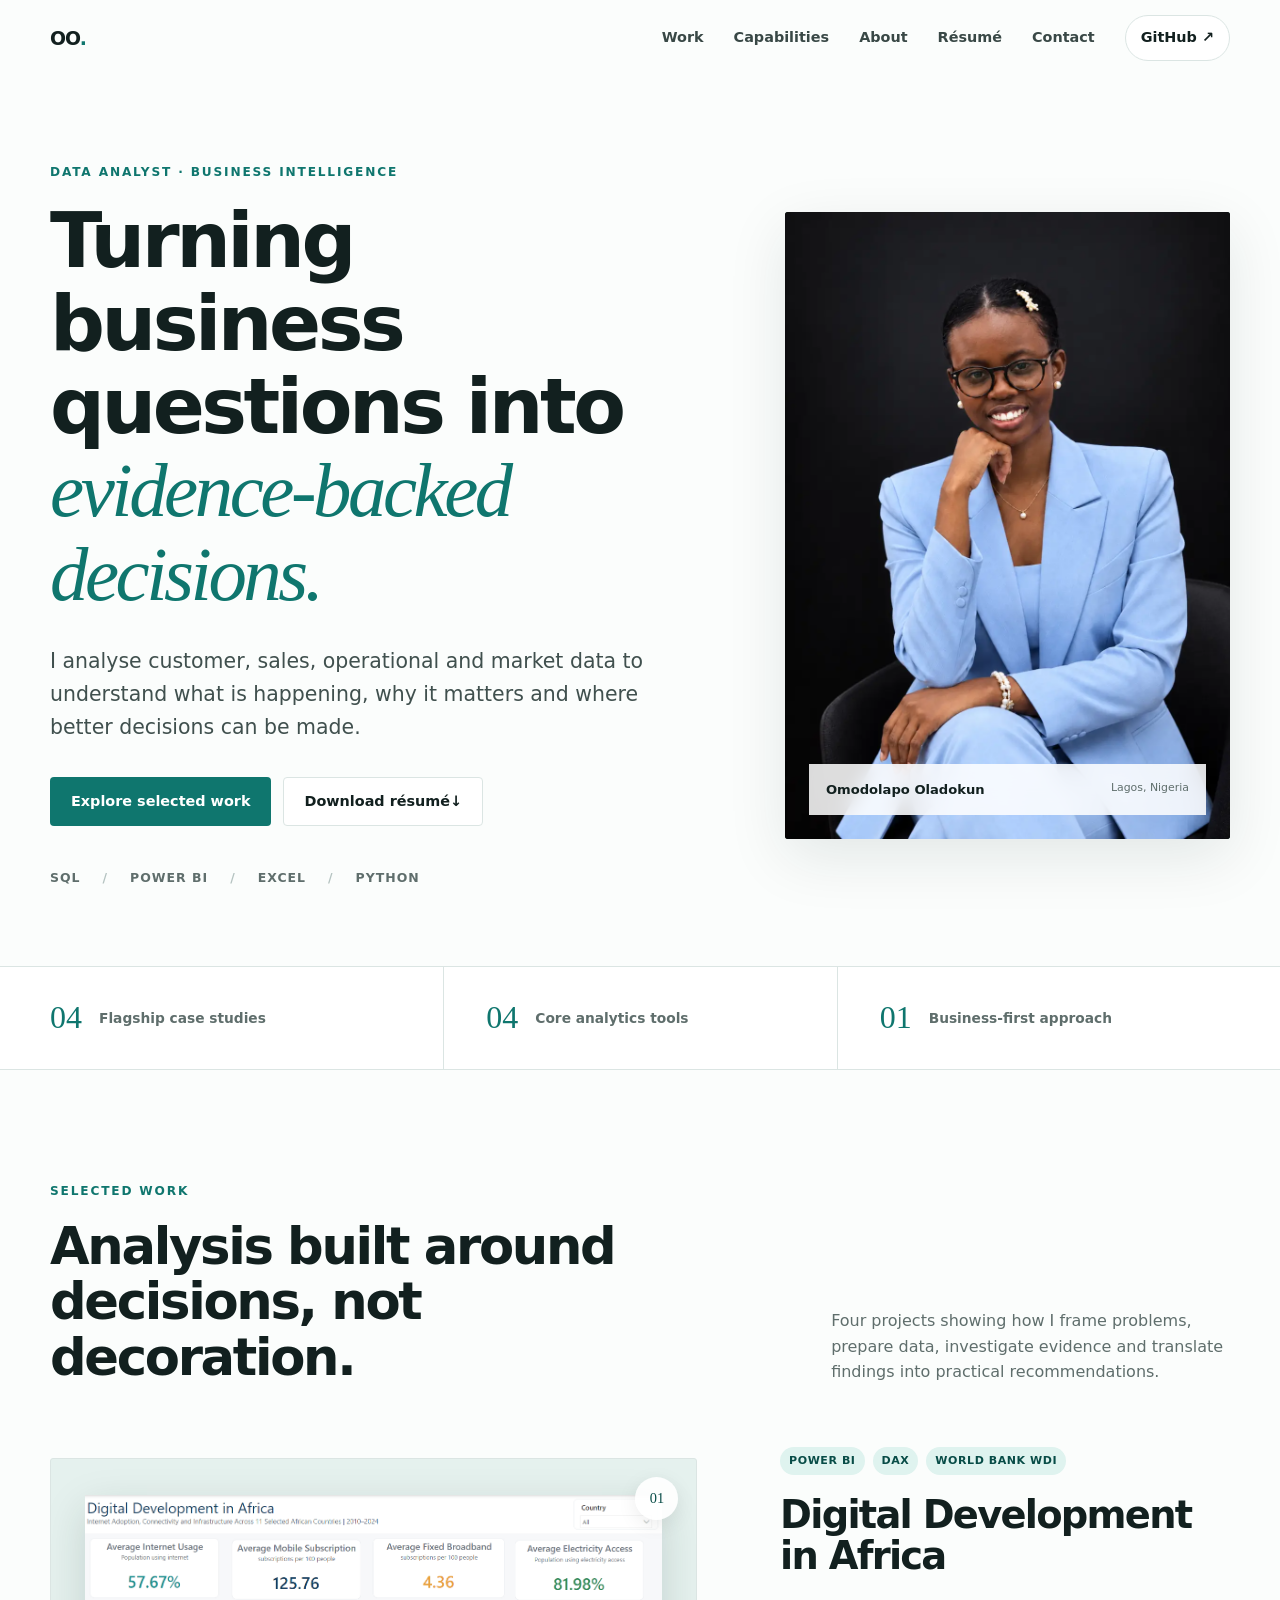
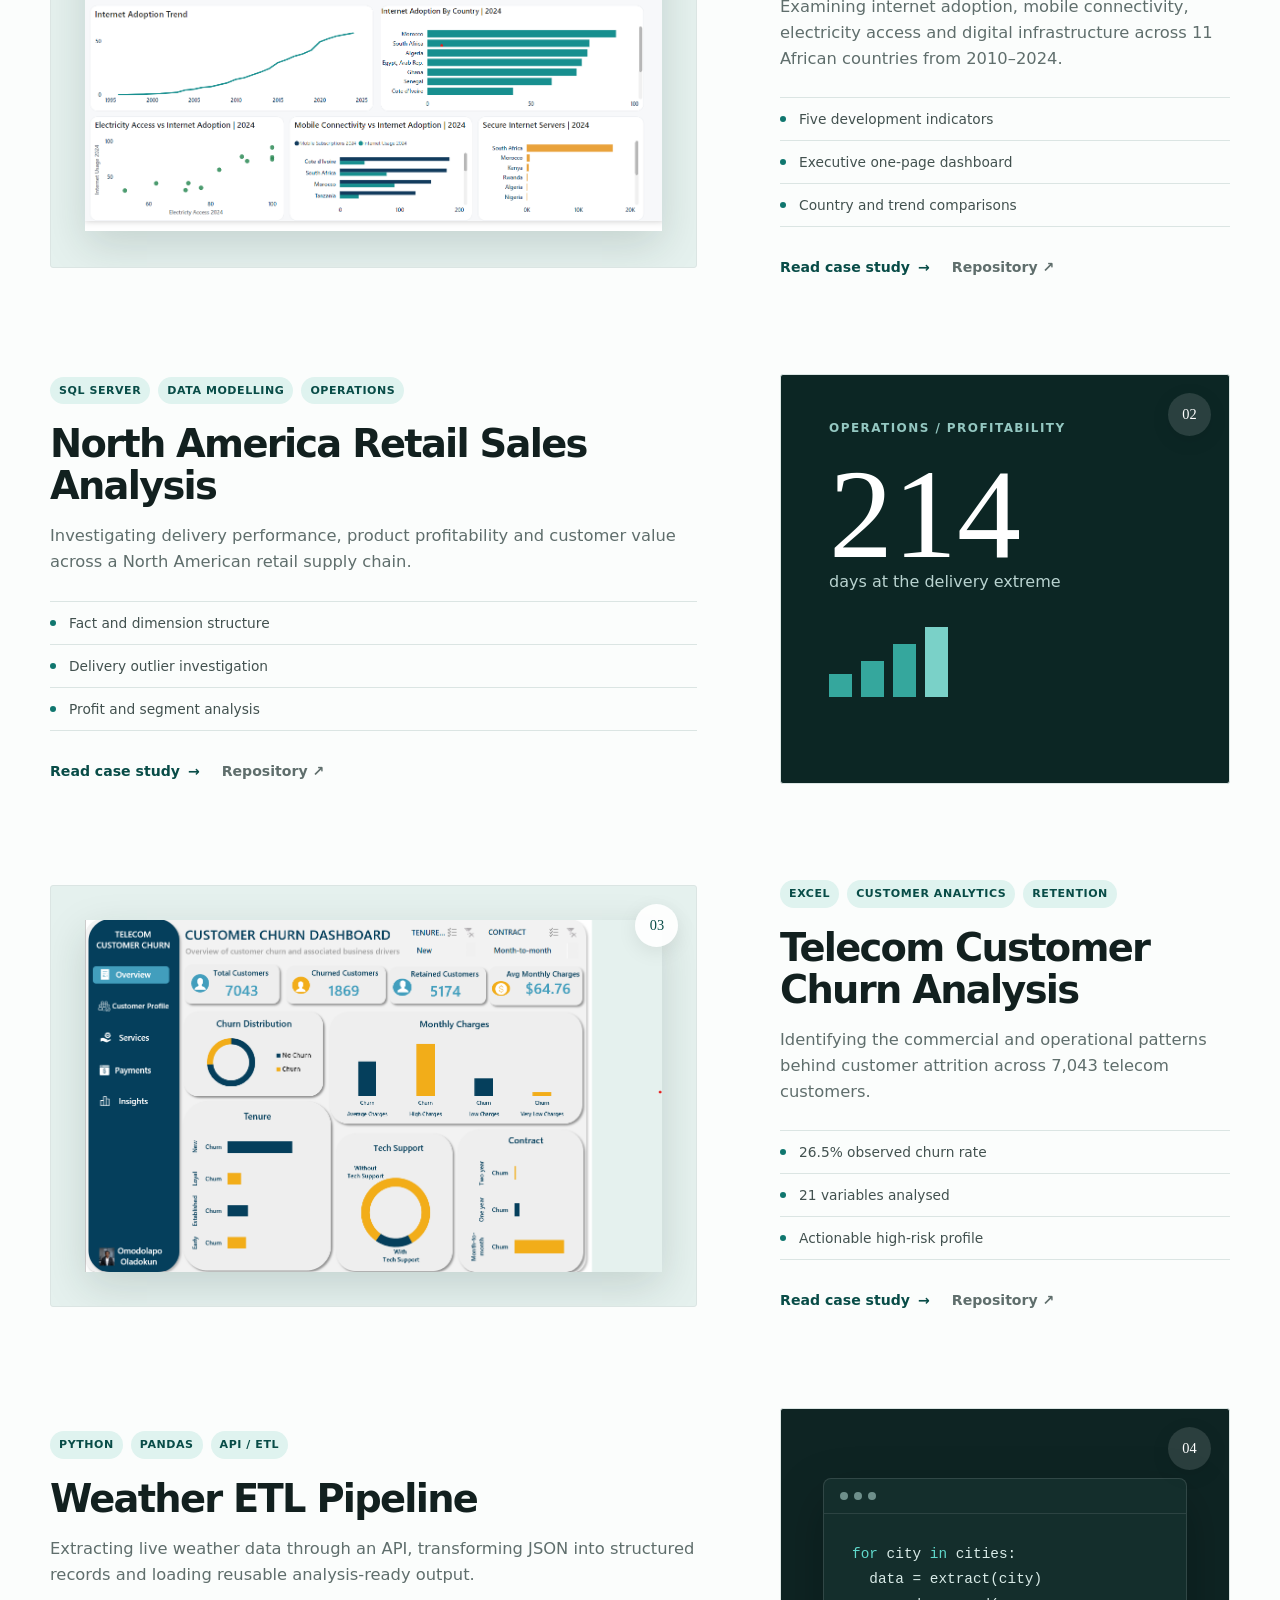
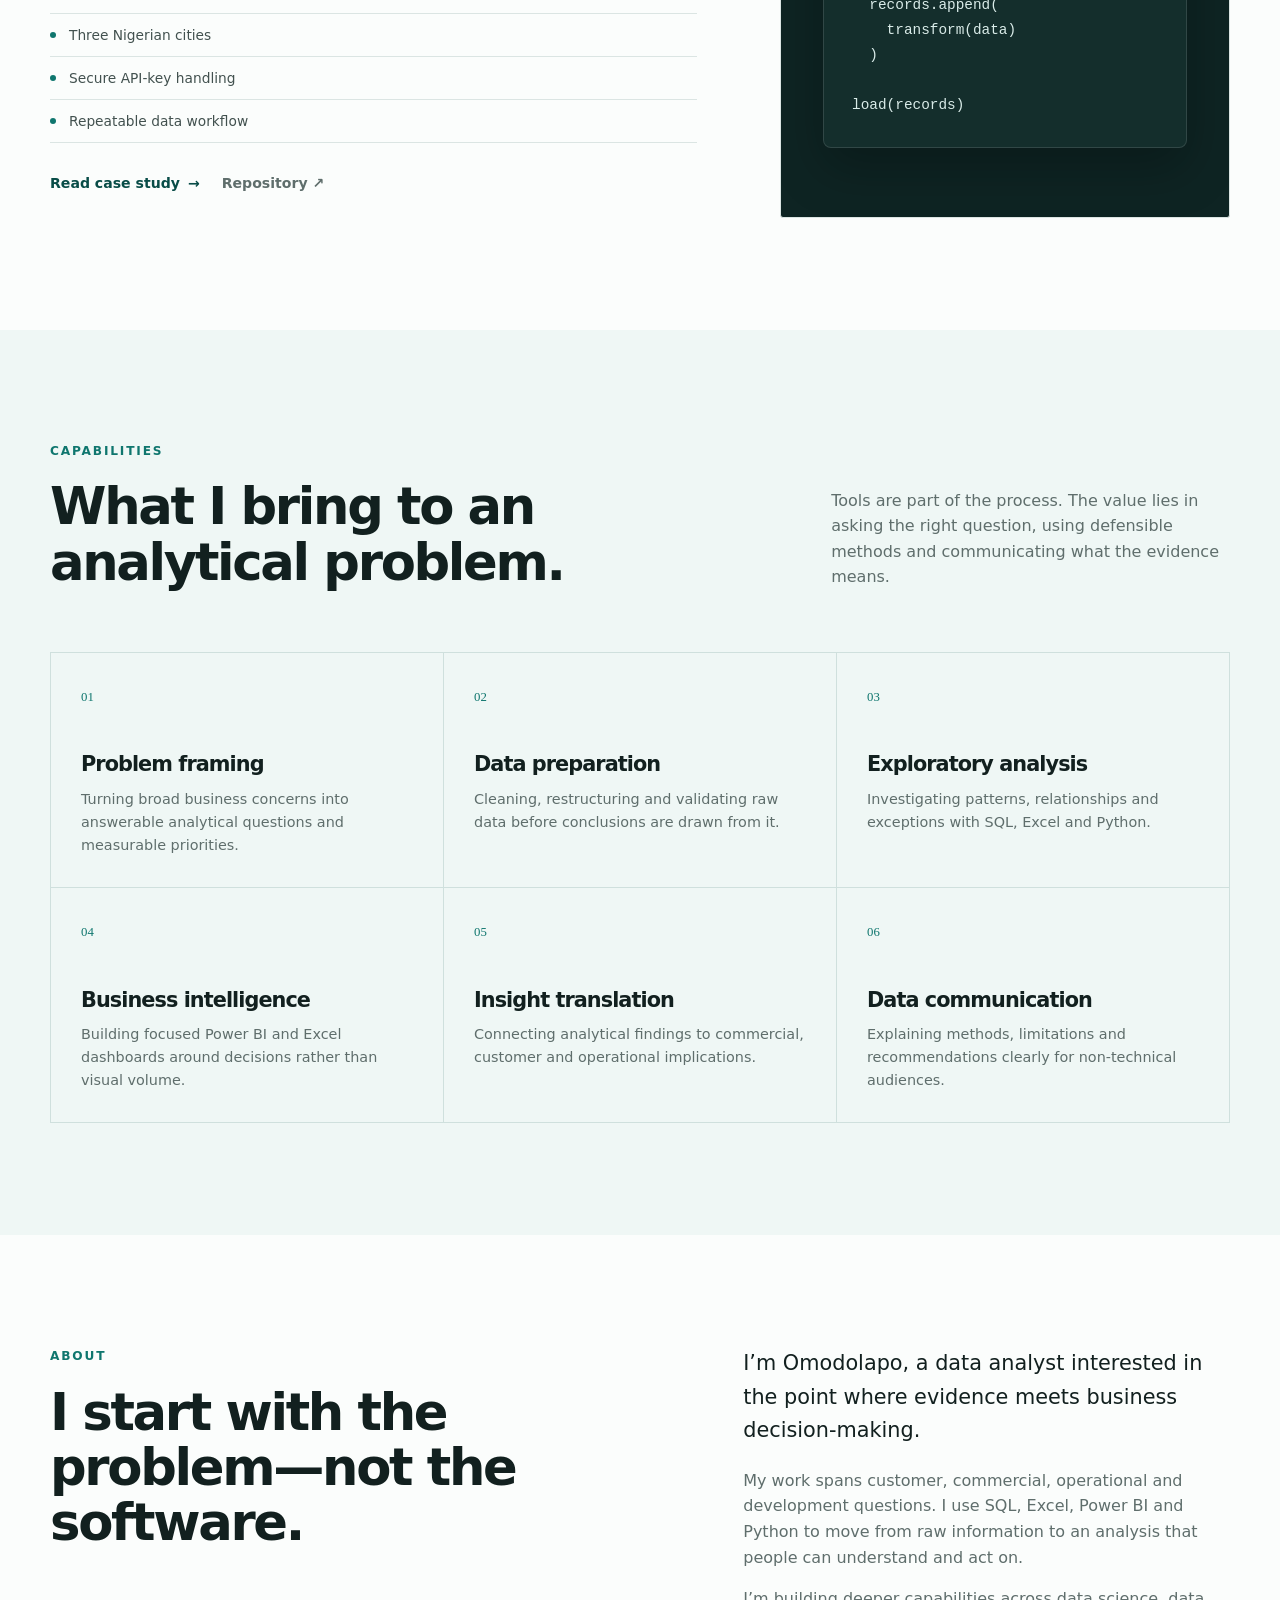
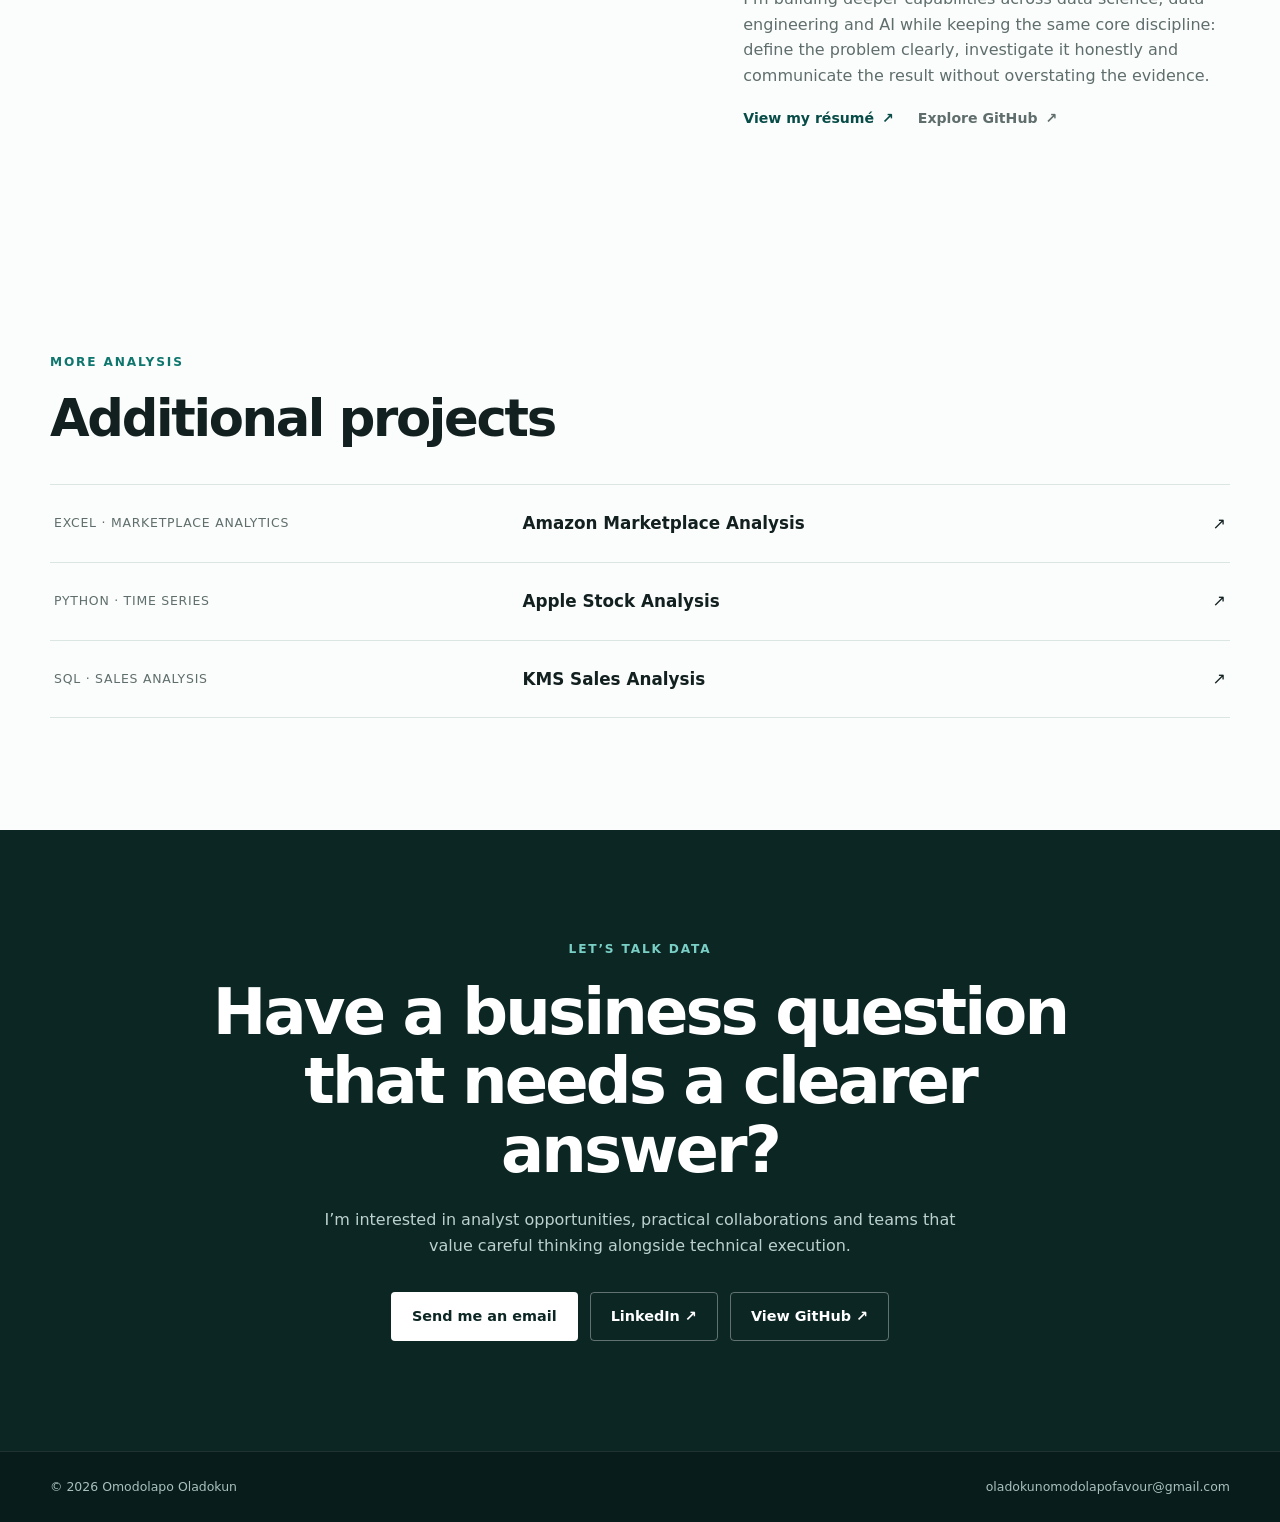
==== index.html @ fad833af "Add files via upload" ====
<!doctype html>
<html lang="en">
<head>
  <meta charset="utf-8">
  <meta name="viewport" content="width=device-width, initial-scale=1">
  <meta name="description" content="Omodolapo Oladokun is a data analyst using SQL, Power BI, Excel and Python to turn business questions into evidence-backed decisions.">
  <meta name="theme-color" content="#0f766e">
  <meta property="og:title" content="Omodolapo Oladokun | Data Analyst">
  <meta property="og:description" content="Business-focused analytics case studies across Power BI, SQL, Excel and Python.">
  <meta property="og:image" content="https://omodolapoladokun.github.io/assets/images/omodolapo-oladokun-portrait.webp">
  <meta property="og:url" content="https://omodolapoladokun.github.io/">
  <meta property="og:type" content="website">
  <meta name="twitter:card" content="summary_large_image">
  <title>Omodolapo Oladokun | Data Analyst</title>
  <link rel="canonical" href="https://omodolapoladokun.github.io/">
  <link rel="icon" href="assets/favicon.svg" type="image/svg+xml">
  <link rel="stylesheet" href="styles.css">
  <script src="script.js" defer></script>
</head>
<body>
  <a class="skip-link" href="#main">Skip to content</a>

  <header class="site-header" data-header>
    <div class="shell nav-wrap">
      <a class="brand" href="#top" aria-label="Omodolapo Oladokun — home">OO<span>.</span></a>
      <button class="nav-toggle" type="button" aria-expanded="false" aria-controls="site-nav" data-nav-toggle>
        <span></span><span></span><span></span>
        <span class="sr-only">Open navigation</span>
      </button>
      <nav id="site-nav" class="site-nav" aria-label="Primary navigation" data-nav>
        <a href="#work">Work</a>
        <a href="#capabilities">Capabilities</a>
        <a href="#about">About</a>
        <a href="assets/documents/omodolapo-oladokun-data-analyst-resume.pdf" target="_blank">Résumé</a>
        <a href="#contact">Contact</a>
        <a class="nav-cta" href="https://github.com/omodolapoladokun" target="_blank" rel="noreferrer">GitHub <span aria-hidden="true">↗</span></a>
      </nav>
    </div>
  </header>

  <main id="main">
    <section class="hero shell" id="top">
      <div class="hero-copy reveal">
        <p class="eyebrow">Data Analyst · Business Intelligence</p>
        <h1>Turning business questions into <em>evidence-backed decisions.</em></h1>
        <p class="hero-lead">I analyse customer, sales, operational and market data to understand what is happening, why it matters and where better decisions can be made.</p>
        <div class="hero-actions">
          <a class="button button-primary" href="#work">Explore selected work</a>
          <a class="button button-secondary" href="assets/documents/omodolapo-oladokun-data-analyst-resume.pdf" download="Omodolapo-Oladokun-Data-Analyst-Resume.pdf">Download résumé <span aria-hidden="true">↓</span></a>
        </div>
        <ul class="tool-line" aria-label="Primary tools">
          <li>SQL</li><li>Power BI</li><li>Excel</li><li>Python</li>
        </ul>
      </div>

      <div class="portrait-panel reveal">
        <img class="portrait-image" src="assets/images/omodolapo-oladokun-portrait.webp" alt="Omodolapo Oladokun in a light-blue suit" width="1000" height="1333">
        <div class="portrait-caption">
          <span>Omodolapo Oladokun</span>
          <small>Lagos, Nigeria</small>
        </div>
      </div>
    </section>

    <section class="proof-strip" aria-label="Portfolio summary">
      <div class="shell proof-grid">
        <div><strong>04</strong><span>Flagship case studies</span></div>
        <div><strong>04</strong><span>Core analytics tools</span></div>
        <div><strong>01</strong><span>Business-first approach</span></div>
      </div>
    </section>

    <section class="section shell" id="work">
      <div class="section-heading reveal">
        <div>
          <p class="eyebrow">Selected work</p>
          <h2>Analysis built around decisions, not decoration.</h2>
        </div>
        <p>Four projects showing how I frame problems, prepare data, investigate evidence and translate findings into practical recommendations.</p>
      </div>

      <div class="project-list">
        <article class="project project-featured reveal">
          <a class="project-visual image-visual" href="case-studies/digital-development.html" aria-label="Read Digital Development in Africa case study">
            <img src="assets/images/digital-development-dashboard.png" alt="Power BI dashboard comparing digital development across selected African countries">
            <span class="project-number">01</span>
          </a>
          <div class="project-copy">
            <div class="project-tags"><span>Power BI</span><span>DAX</span><span>World Bank WDI</span></div>
            <h3><a href="case-studies/digital-development.html">Digital Development in Africa</a></h3>
            <p>Examining internet adoption, mobile connectivity, electricity access and digital infrastructure across 11 African countries from 2010–2024.</p>
            <ul class="project-evidence">
              <li>Five development indicators</li>
              <li>Executive one-page dashboard</li>
              <li>Country and trend comparisons</li>
            </ul>
            <div class="project-links">
              <a class="text-link" href="case-studies/digital-development.html">Read case study <span aria-hidden="true">→</span></a>
              <a class="text-link muted" href="https://github.com/omodolapoladokun/Digital-Development-In-Africa" target="_blank" rel="noreferrer">Repository ↗</a>
            </div>
          </div>
        </article>

        <article class="project reveal">
          <a class="project-visual retail-visual" href="case-studies/retail-sales.html" aria-label="Read North America Retail Sales case study">
            <div class="visual-kicker">Operations / Profitability</div>
            <div class="visual-stat"><strong>214</strong><span>days at the delivery extreme</span></div>
            <div class="visual-bars" aria-hidden="true"><i></i><i></i><i></i><i></i></div>
            <span class="project-number">02</span>
          </a>
          <div class="project-copy">
            <div class="project-tags"><span>SQL Server</span><span>Data Modelling</span><span>Operations</span></div>
            <h3><a href="case-studies/retail-sales.html">North America Retail Sales Analysis</a></h3>
            <p>Investigating delivery performance, product profitability and customer value across a North American retail supply chain.</p>
            <ul class="project-evidence">
              <li>Fact and dimension structure</li>
              <li>Delivery outlier investigation</li>
              <li>Profit and segment analysis</li>
            </ul>
            <div class="project-links">
              <a class="text-link" href="case-studies/retail-sales.html">Read case study <span aria-hidden="true">→</span></a>
              <a class="text-link muted" href="https://github.com/omodolapoladokun/North-America-Retail-Sales-Analysis" target="_blank" rel="noreferrer">Repository ↗</a>
            </div>
          </div>
        </article>

        <article class="project reveal">
          <a class="project-visual image-visual" href="case-studies/telecom-churn.html" aria-label="Read Telecom Customer Churn case study">
            <img src="assets/images/telecom-churn-dashboard.png" alt="Excel dashboard summarising telecom customer churn analysis">
            <span class="project-number">03</span>
          </a>
          <div class="project-copy">
            <div class="project-tags"><span>Excel</span><span>Customer Analytics</span><span>Retention</span></div>
            <h3><a href="case-studies/telecom-churn.html">Telecom Customer Churn Analysis</a></h3>
            <p>Identifying the commercial and operational patterns behind customer attrition across 7,043 telecom customers.</p>
            <ul class="project-evidence">
              <li>26.5% observed churn rate</li>
              <li>21 variables analysed</li>
              <li>Actionable high-risk profile</li>
            </ul>
            <div class="project-links">
              <a class="text-link" href="case-studies/telecom-churn.html">Read case study <span aria-hidden="true">→</span></a>
              <a class="text-link muted" href="https://github.com/omodolapoladokun/Telecom-Customer-Churn-Analysis" target="_blank" rel="noreferrer">Repository ↗</a>
            </div>
          </div>
        </article>

        <article class="project reveal">
          <a class="project-visual code-visual" href="case-studies/weather-etl.html" aria-label="Read Weather ETL Pipeline case study">
            <div class="code-window" aria-hidden="true">
              <div class="code-dots"><i></i><i></i><i></i></div>
              <pre><span>for</span> city <span>in</span> cities:
  data = extract(city)
  records.append(
    transform(data)
  )

load(records)</pre>
            </div>
            <span class="project-number">04</span>
          </a>
          <div class="project-copy">
            <div class="project-tags"><span>Python</span><span>Pandas</span><span>API / ETL</span></div>
            <h3><a href="case-studies/weather-etl.html">Weather ETL Pipeline</a></h3>
            <p>Extracting live weather data through an API, transforming JSON into structured records and loading reusable analysis-ready output.</p>
            <ul class="project-evidence">
              <li>Three Nigerian cities</li>
              <li>Secure API-key handling</li>
              <li>Repeatable data workflow</li>
            </ul>
            <div class="project-links">
              <a class="text-link" href="case-studies/weather-etl.html">Read case study <span aria-hidden="true">→</span></a>
              <a class="text-link muted" href="https://github.com/omodolapoladokun/Weather-ETL-Pipeline" target="_blank" rel="noreferrer">Repository ↗</a>
            </div>
          </div>
        </article>
      </div>
    </section>

    <section class="section section-tint" id="capabilities">
      <div class="shell">
        <div class="section-heading reveal">
          <div><p class="eyebrow">Capabilities</p><h2>What I bring to an analytical problem.</h2></div>
          <p>Tools are part of the process. The value lies in asking the right question, using defensible methods and communicating what the evidence means.</p>
        </div>
        <div class="capability-grid">
          <article class="reveal"><span>01</span><h3>Problem framing</h3><p>Turning broad business concerns into answerable analytical questions and measurable priorities.</p></article>
          <article class="reveal"><span>02</span><h3>Data preparation</h3><p>Cleaning, restructuring and validating raw data before conclusions are drawn from it.</p></article>
          <article class="reveal"><span>03</span><h3>Exploratory analysis</h3><p>Investigating patterns, relationships and exceptions with SQL, Excel and Python.</p></article>
          <article class="reveal"><span>04</span><h3>Business intelligence</h3><p>Building focused Power BI and Excel dashboards around decisions rather than visual volume.</p></article>
          <article class="reveal"><span>05</span><h3>Insight translation</h3><p>Connecting analytical findings to commercial, customer and operational implications.</p></article>
          <article class="reveal"><span>06</span><h3>Data communication</h3><p>Explaining methods, limitations and recommendations clearly for non-technical audiences.</p></article>
        </div>
      </div>
    </section>

    <section class="section shell about" id="about">
      <div class="about-title reveal">
        <p class="eyebrow">About</p>
        <h2>I start with the problem—not the software.</h2>
      </div>
      <div class="about-copy reveal">
        <p class="about-lead">I’m Omodolapo, a data analyst interested in the point where evidence meets business decision-making.</p>
        <p>My work spans customer, commercial, operational and development questions. I use SQL, Excel, Power BI and Python to move from raw information to an analysis that people can understand and act on.</p>
        <p>I’m building deeper capabilities across data science, data engineering and AI while keeping the same core discipline: define the problem clearly, investigate it honestly and communicate the result without overstating the evidence.</p>
        <div class="about-links">
          <a class="text-link" href="assets/documents/omodolapo-oladokun-data-analyst-resume.pdf" target="_blank">View my résumé <span aria-hidden="true">↗</span></a>
          <a class="text-link muted" href="https://github.com/omodolapoladokun" target="_blank" rel="noreferrer">Explore GitHub <span aria-hidden="true">↗</span></a>
        </div>
      </div>
    </section>

    <section class="section shell other-work">
      <div class="section-heading compact reveal">
        <div><p class="eyebrow">More analysis</p><h2>Additional projects</h2></div>
      </div>
      <div class="small-projects">
        <a class="small-project reveal" href="https://github.com/omodolapoladokun/Amazon-Marketplace-Analysis" target="_blank" rel="noreferrer"><span>Excel · Marketplace analytics</span><strong>Amazon Marketplace Analysis</strong><i>↗</i></a>
        <a class="small-project reveal" href="https://github.com/omodolapoladokun/Apple-Stock-Time-Series-Analysis" target="_blank" rel="noreferrer"><span>Python · Time series</span><strong>Apple Stock Analysis</strong><i>↗</i></a>
        <a class="small-project reveal" href="https://github.com/omodolapoladokun/KMS_Sales_Analysis" target="_blank" rel="noreferrer"><span>SQL · Sales analysis</span><strong>KMS Sales Analysis</strong><i>↗</i></a>
      </div>
    </section>

    <section class="contact" id="contact">
      <div class="shell contact-inner reveal">
        <p class="eyebrow">Let’s talk data</p>
        <h2>Have a business question that needs a clearer answer?</h2>
        <p>I’m interested in analyst opportunities, practical collaborations and teams that value careful thinking alongside technical execution.</p>
        <div class="contact-actions">
          <a class="button button-light" href="mailto:oladokunomodolapofavour@gmail.com">Send me an email</a>
          <a class="button button-outline-light" href="https://www.linkedin.com/in/omodolapoladokun" target="_blank" rel="noreferrer">LinkedIn ↗</a>
          <a class="button button-outline-light" href="https://github.com/omodolapoladokun" target="_blank" rel="noreferrer">View GitHub ↗</a>
        </div>
      </div>
    </section>
  </main>

  <footer class="site-footer">
    <div class="shell"><span>© <span data-year></span> Omodolapo Oladokun</span><a href="mailto:oladokunomodolapofavour@gmail.com">oladokunomodolapofavour@gmail.com</a></div>
  </footer>
</body>
</html>
---- styles.css ----
:root {
  --ink: #12201f;
  --muted: #5f6e6c;
  --line: #dbe5e3;
  --paper: #fbfdfc;
  --white: #ffffff;
  --teal: #0f766e;
  --teal-dark: #084c47;
  --teal-soft: #dff3ef;
  --night: #0c2624;
  --max: 1180px;
  --shadow: 0 18px 60px rgba(12, 38, 36, .10);
}

* { box-sizing: border-box; }
html { scroll-behavior: smooth; }
body {
  margin: 0;
  color: var(--ink);
  background: var(--paper);
  font-family: Inter, ui-sans-serif, system-ui, -apple-system, BlinkMacSystemFont, "Segoe UI", sans-serif;
  line-height: 1.6;
  -webkit-font-smoothing: antialiased;
}
body.nav-open { overflow: hidden; }
a { color: inherit; text-decoration: none; }
img { display: block; max-width: 100%; }
button { font: inherit; }
.shell { width: min(calc(100% - 40px), var(--max)); margin-inline: auto; }
.sr-only { position: absolute; width: 1px; height: 1px; padding: 0; margin: -1px; overflow: hidden; clip: rect(0,0,0,0); white-space: nowrap; border: 0; }
.skip-link { position: fixed; left: 16px; top: -80px; z-index: 100; padding: 10px 14px; background: var(--night); color: white; }
.skip-link:focus { top: 16px; }

.site-header { position: sticky; top: 0; z-index: 50; border-bottom: 1px solid transparent; background: rgba(251, 253, 252, .88); backdrop-filter: blur(16px); transition: .25s ease; }
.site-header.scrolled { border-color: var(--line); }
.nav-wrap { min-height: 76px; display: flex; align-items: center; justify-content: space-between; }
.brand { font-size: 1.18rem; font-weight: 850; letter-spacing: -.05em; }
.brand span { color: var(--teal); }
.site-nav { display: flex; align-items: center; gap: 30px; font-size: .9rem; font-weight: 650; }
.site-nav > a:not(.nav-cta) { color: #394846; }
.site-nav > a:not(.nav-cta):hover { color: var(--teal); }
.nav-cta { padding: 10px 15px; border: 1px solid var(--line); border-radius: 999px; background: var(--white); }
.nav-cta:hover { border-color: var(--teal); }
.nav-toggle { display: none; width: 42px; height: 42px; border: 1px solid var(--line); border-radius: 50%; background: white; padding: 10px; }
.nav-toggle > span:not(.sr-only) { display: block; height: 2px; margin: 4px 0; background: var(--ink); }

.hero { min-height: 680px; padding-block: 86px 78px; display: grid; grid-template-columns: minmax(0, 1.18fr) minmax(340px, .82fr); gap: 8%; align-items: center; }
.eyebrow { margin: 0 0 18px; color: var(--teal); font-size: .76rem; font-weight: 800; letter-spacing: .15em; text-transform: uppercase; }
h1, h2, h3 { margin-top: 0; line-height: 1.08; letter-spacing: -.045em; }
h1 { max-width: 800px; margin-bottom: 28px; font-size: clamp(3rem, 6vw, 5.85rem); font-weight: 760; }
h1 em { color: var(--teal); font-family: Georgia, "Times New Roman", serif; font-weight: 500; }
.hero-lead { max-width: 690px; margin: 0 0 34px; color: #40504e; font-size: clamp(1.05rem, 2vw, 1.28rem); }
.hero-actions, .contact-actions { display: flex; flex-wrap: wrap; gap: 12px; }
.button { display: inline-flex; min-height: 48px; align-items: center; justify-content: center; padding: 12px 20px; border: 1px solid transparent; border-radius: 4px; font-size: .9rem; font-weight: 760; transition: transform .2s ease, background .2s ease, border-color .2s ease; }
.button:hover { transform: translateY(-2px); }
.button-primary { background: var(--teal); color: white; }
.button-primary:hover { background: var(--teal-dark); }
.button-secondary { border-color: var(--line); background: white; }
.button-secondary:hover { border-color: var(--teal); }
.tool-line { display: flex; flex-wrap: wrap; gap: 9px 22px; margin: 42px 0 0; padding: 0; list-style: none; color: var(--muted); font-size: .78rem; font-weight: 800; letter-spacing: .08em; text-transform: uppercase; }
.tool-line li + li::before { content: "/"; margin-right: 22px; color: #b5c3c1; }

.portrait-panel { position: relative; height: clamp(500px, 49vw, 640px); overflow: hidden; border-radius: 3px; background: var(--night); box-shadow: var(--shadow); }
.portrait-image { width: 100%; height: 100%; object-fit: cover; object-position: center 22%; transition: transform .6s ease; }
.portrait-panel:hover .portrait-image { transform: scale(1.015); }
.portrait-caption { position: absolute; left: 24px; right: 24px; bottom: 24px; display: flex; justify-content: space-between; gap: 20px; padding: 15px 17px; background: rgba(255,255,255,.86); backdrop-filter: blur(10px); font-size: .82rem; }
.portrait-caption span { font-weight: 800; }
.portrait-caption small { color: var(--muted); }

.proof-strip { border-block: 1px solid var(--line); background: white; }
.proof-grid { display: grid; grid-template-columns: repeat(3, 1fr); }
.proof-grid > div { display: flex; align-items: center; gap: 17px; padding: 25px 0; }
.proof-grid > div + div { border-left: 1px solid var(--line); padding-left: 42px; }
.proof-grid strong { color: var(--teal); font-family: Georgia, serif; font-size: 2rem; font-weight: 500; }
.proof-grid span { color: var(--muted); font-size: .86rem; font-weight: 650; }

.section { padding-block: 112px; }
.section-heading { display: grid; grid-template-columns: minmax(0, 1.1fr) minmax(280px, .65fr); gap: 9%; align-items: end; margin-bottom: 62px; }
.section-heading h2, .about h2 { max-width: 690px; margin-bottom: 0; font-size: clamp(2.35rem, 4vw, 4rem); }
.section-heading > p { margin: 0; color: var(--muted); }
.section-heading.compact { display: block; margin-bottom: 38px; }

.project-list { display: grid; gap: 96px; }
.project { display: grid; grid-template-columns: minmax(0, 1.18fr) minmax(300px, .82fr); gap: 7%; align-items: center; }
.project:nth-child(even) .project-visual { order: 2; }
.project:nth-child(even) .project-copy { order: 1; }
.project-visual { position: relative; min-height: 410px; overflow: hidden; border: 1px solid var(--line); border-radius: 3px; background: #e5f1ee; }
.image-visual { display: grid; place-items: center; padding: 34px; }
.image-visual img { width: 100%; box-shadow: 0 14px 40px rgba(12,38,36,.15); transition: transform .4s ease; }
.image-visual:hover img { transform: scale(1.025); }
.project-number { position: absolute; top: 18px; right: 18px; display: grid; width: 43px; height: 43px; place-items: center; border-radius: 50%; background: rgba(255,255,255,.92); color: var(--teal-dark); font-family: Georgia, serif; font-size: .9rem; box-shadow: 0 5px 20px rgba(0,0,0,.08); }
.project-tags { display: flex; flex-wrap: wrap; gap: 8px; margin-bottom: 19px; }
.project-tags span { padding: 5px 9px; border-radius: 999px; background: var(--teal-soft); color: var(--teal-dark); font-size: .69rem; font-weight: 800; letter-spacing: .05em; text-transform: uppercase; }
.project h3 { margin-bottom: 17px; font-size: clamp(2rem, 3vw, 3rem); }
.project h3 a:hover { color: var(--teal); }
.project-copy > p { margin: 0; color: var(--muted); font-size: 1.02rem; }
.project-evidence { margin: 25px 0 29px; padding: 0; list-style: none; border-top: 1px solid var(--line); }
.project-evidence li { position: relative; padding: 10px 0 10px 19px; border-bottom: 1px solid var(--line); color: #42514f; font-size: .86rem; }
.project-evidence li::before { content: ""; position: absolute; left: 0; top: 50%; width: 6px; height: 6px; border-radius: 50%; background: var(--teal); transform: translateY(-50%); }
.project-links { display: flex; flex-wrap: wrap; gap: 22px; }
.text-link { display: inline-flex; gap: 8px; align-items: center; color: var(--teal-dark); font-size: .88rem; font-weight: 800; }
.text-link span { transition: transform .2s ease; }
.text-link:hover span { transform: translateX(4px); }
.text-link.muted { color: var(--muted); }

.retail-visual { display: flex; flex-direction: column; justify-content: center; padding: 48px; background: var(--night); color: white; }
.visual-kicker { position: absolute; left: 48px; top: 44px; color: #94c7c1; font-size: .75rem; font-weight: 800; letter-spacing: .12em; text-transform: uppercase; }
.visual-stat strong { display: block; font-family: Georgia, serif; font-size: clamp(5.5rem, 10vw, 8.5rem); font-weight: 400; line-height: .84; }
.visual-stat span { color: #b9d3d0; }
.visual-bars { display: flex; align-items: end; gap: 9px; height: 70px; margin-top: 33px; }
.visual-bars i { width: 23px; background: #35a79d; }
.visual-bars i:nth-child(1) { height: 34%; }.visual-bars i:nth-child(2) { height: 52%; }.visual-bars i:nth-child(3) { height: 76%; }.visual-bars i:nth-child(4) { height: 100%; background: #7ad1c8; }
.retail-visual .project-number, .code-visual .project-number { background: rgba(255,255,255,.12); color: white; }
.code-visual { display: grid; place-items: center; padding: 42px; background: #0e2423; }
.code-window { width: min(100%, 460px); overflow: hidden; border: 1px solid rgba(255,255,255,.12); border-radius: 8px; background: #142e2c; box-shadow: 0 20px 50px rgba(0,0,0,.25); }
.code-dots { display: flex; gap: 6px; padding: 13px 16px; border-bottom: 1px solid rgba(255,255,255,.1); }
.code-dots i { width: 8px; height: 8px; border-radius: 50%; background: #6e8f8b; }
.code-window pre { margin: 0; padding: 28px; color: #d9ebe8; font: .9rem/1.75 ui-monospace, SFMono-Regular, Menlo, monospace; }
.code-window pre span { color: #60d9cc; }

.section-tint { background: #eff7f5; }
.capability-grid { display: grid; grid-template-columns: repeat(3, 1fr); border-top: 1px solid #cfe0dd; border-left: 1px solid #cfe0dd; }
.capability-grid article { min-height: 230px; padding: 30px; border-right: 1px solid #cfe0dd; border-bottom: 1px solid #cfe0dd; }
.capability-grid article > span { color: var(--teal); font-family: Georgia, serif; font-size: .8rem; }
.capability-grid h3 { margin: 45px 0 12px; font-size: 1.3rem; }
.capability-grid p { margin: 0; color: var(--muted); font-size: .9rem; }

.about { display: grid; grid-template-columns: minmax(0, .85fr) minmax(320px, .75fr); gap: 12%; }
.about-copy p { color: var(--muted); }
.about-copy .about-lead { margin-top: 0; color: var(--ink); font-size: 1.3rem; }
.about-copy .text-link { margin-top: 13px; }
.about-links { display: flex; flex-wrap: wrap; gap: 12px 24px; margin-top: 18px; }
.about-links .text-link { margin-top: 0; }
.small-projects { border-top: 1px solid var(--line); }
.small-project { display: grid; grid-template-columns: 1fr 1.5fr auto; gap: 25px; align-items: center; padding: 25px 4px; border-bottom: 1px solid var(--line); transition: color .2s ease, padding .2s ease; }
.small-project:hover { padding-inline: 10px; color: var(--teal); }
.small-project span { color: var(--muted); font-size: .78rem; text-transform: uppercase; letter-spacing: .06em; }
.small-project strong { font-size: 1.05rem; }
.small-project i { font-style: normal; }

.contact { padding-block: 110px; background: var(--night); color: white; }
.contact-inner { max-width: 900px; text-align: center; }
.contact .eyebrow { color: #79cfc5; }
.contact h2 { margin-bottom: 22px; font-size: clamp(2.5rem, 5vw, 5rem); }
.contact p:not(.eyebrow) { max-width: 660px; margin: 0 auto 34px; color: #bcd1ce; }
.contact-actions { justify-content: center; }
.button-light { background: white; color: var(--night); }
.button-outline-light { border-color: rgba(255,255,255,.35); color: white; }
.button-outline-light:hover { border-color: white; }
.site-footer { padding-block: 25px; border-top: 1px solid rgba(255,255,255,.1); background: #071c1b; color: #a8c0bd; font-size: .78rem; }
.site-footer .shell { display: flex; justify-content: space-between; gap: 20px; }

.reveal { opacity: 0; transform: translateY(18px); transition: opacity .65s ease, transform .65s ease; }
.reveal.visible { opacity: 1; transform: none; }
@media (prefers-reduced-motion: reduce) { html { scroll-behavior: auto; } .reveal { opacity: 1; transform: none; transition: none; } .button, .image-visual img { transition: none; } }

/* Case-study pages */
.case-hero { padding-block: 88px 74px; border-bottom: 1px solid var(--line); }
.back-link { display: inline-block; margin-bottom: 40px; color: var(--teal); font-size: .86rem; font-weight: 800; }
.case-hero h1 { max-width: 930px; font-size: clamp(3rem, 7vw, 6.5rem); }
.case-intro { display: grid; grid-template-columns: 1.3fr .7fr; gap: 10%; align-items: end; }
.case-intro > p { margin: 0; color: var(--muted); font-size: 1.12rem; }
.case-tools { display: flex; flex-wrap: wrap; gap: 8px; justify-content: flex-end; }
.case-tools span { padding: 6px 10px; border-radius: 999px; background: var(--teal-soft); color: var(--teal-dark); font-size: .72rem; font-weight: 800; text-transform: uppercase; }
.case-cover { margin-top: 54px; min-height: 440px; display: grid; place-items: center; padding: 45px; overflow: hidden; background: #e6f2ef; }
.case-cover img { width: min(100%, 980px); box-shadow: var(--shadow); }
.case-cover.dark { background: var(--night); color: white; }
.case-stat-cover { display: flex; flex-wrap: wrap; gap: 70px; align-items: end; }
.case-stat-cover div strong { display: block; font-family: Georgia, serif; font-size: clamp(4rem, 10vw, 8rem); font-weight: 400; line-height: .9; color: #77d2c8; }
.case-stat-cover div span { color: #bfd3d0; }
.case-body { display: grid; grid-template-columns: 230px minmax(0, 760px); gap: 10%; padding-block: 90px 120px; }
.case-sidebar { align-self: start; position: sticky; top: 106px; }
.case-sidebar p { margin: 0 0 10px; color: var(--muted); font-size: .76rem; font-weight: 800; letter-spacing: .1em; text-transform: uppercase; }
.case-sidebar a { display: block; padding-block: 7px; color: #52615f; font-size: .87rem; }
.case-sidebar a:hover { color: var(--teal); }
.case-content section + section { margin-top: 72px; }
.case-content h2 { margin-bottom: 22px; font-size: clamp(2rem, 4vw, 3.25rem); }
.case-content h3 { margin: 36px 0 12px; font-size: 1.35rem; letter-spacing: -.025em; }
.case-content p, .case-content li { color: #50605e; }
.case-content ul, .case-content ol { padding-left: 21px; }
.case-content li + li { margin-top: 8px; }
.metric-grid { display: grid; grid-template-columns: repeat(3, 1fr); gap: 12px; margin-top: 28px; }
.metric { padding: 22px; border: 1px solid var(--line); background: white; }
.metric strong { display: block; color: var(--teal-dark); font-family: Georgia, serif; font-size: 2rem; font-weight: 500; }
.metric span { color: var(--muted); font-size: .78rem; }
.insight { padding: 25px 27px; border-left: 3px solid var(--teal); background: #edf7f5; }
.insight strong { display: block; margin-bottom: 7px; }
.case-cta { padding-block: 75px; border-top: 1px solid var(--line); text-align: center; }
.case-cta h2 { font-size: clamp(2rem, 4vw, 3.5rem); }
.case-cta .hero-actions { justify-content: center; }

@media (max-width: 900px) {
  .hero { grid-template-columns: 1fr; padding-top: 60px; }
  .portrait-panel { height: 620px; }
  .project { grid-template-columns: 1fr; gap: 34px; }
  .project:nth-child(even) .project-visual, .project:nth-child(even) .project-copy { order: initial; }
  .capability-grid { grid-template-columns: repeat(2, 1fr); }
  .case-body { grid-template-columns: 1fr; }
  .case-sidebar { display: none; }
}

@media (max-width: 700px) {
  .shell { width: min(calc(100% - 28px), var(--max)); }
  .nav-toggle { display: block; }
  .site-nav { position: fixed; inset: 76px 0 auto; display: none; flex-direction: column; align-items: stretch; gap: 0; padding: 22px 20px 34px; border-bottom: 1px solid var(--line); background: var(--paper); }
  .site-nav.open { display: flex; }
  .site-nav a { padding: 13px 4px; }
  .nav-cta { margin-top: 8px; text-align: center; }
  .hero { min-height: auto; gap: 45px; padding-block: 48px 65px; }
  h1 { font-size: clamp(2.75rem, 14vw, 4.6rem); }
  .portrait-panel { height: min(120vw, 580px); min-height: 390px; }
  .proof-grid { grid-template-columns: 1fr; }
  .proof-grid > div { padding: 18px 0; }
  .proof-grid > div + div { padding-left: 0; border-left: 0; border-top: 1px solid var(--line); }
  .section { padding-block: 78px; }
  .section-heading { grid-template-columns: 1fr; gap: 22px; margin-bottom: 42px; }
  .project-list { gap: 76px; }
  .project-visual { min-height: 300px; }
  .image-visual { padding: 24px 14px; }
  .retail-visual, .code-visual { padding: 29px; }
  .visual-kicker { left: 29px; top: 28px; }
  .capability-grid { grid-template-columns: 1fr; }
  .about { grid-template-columns: 1fr; gap: 35px; }
  .small-project { grid-template-columns: 1fr auto; gap: 7px 20px; }
  .small-project span { grid-column: 1 / -1; }
  .contact { padding-block: 78px; }
  .site-footer .shell { flex-direction: column; gap: 3px; }
  .case-hero { padding-block: 52px; }
  .case-intro { grid-template-columns: 1fr; gap: 25px; }
  .case-tools { justify-content: flex-start; }
  .case-cover { min-height: 300px; padding: 22px 12px; }
  .case-body { padding-block: 65px 90px; }
  .metric-grid { grid-template-columns: 1fr; }
}
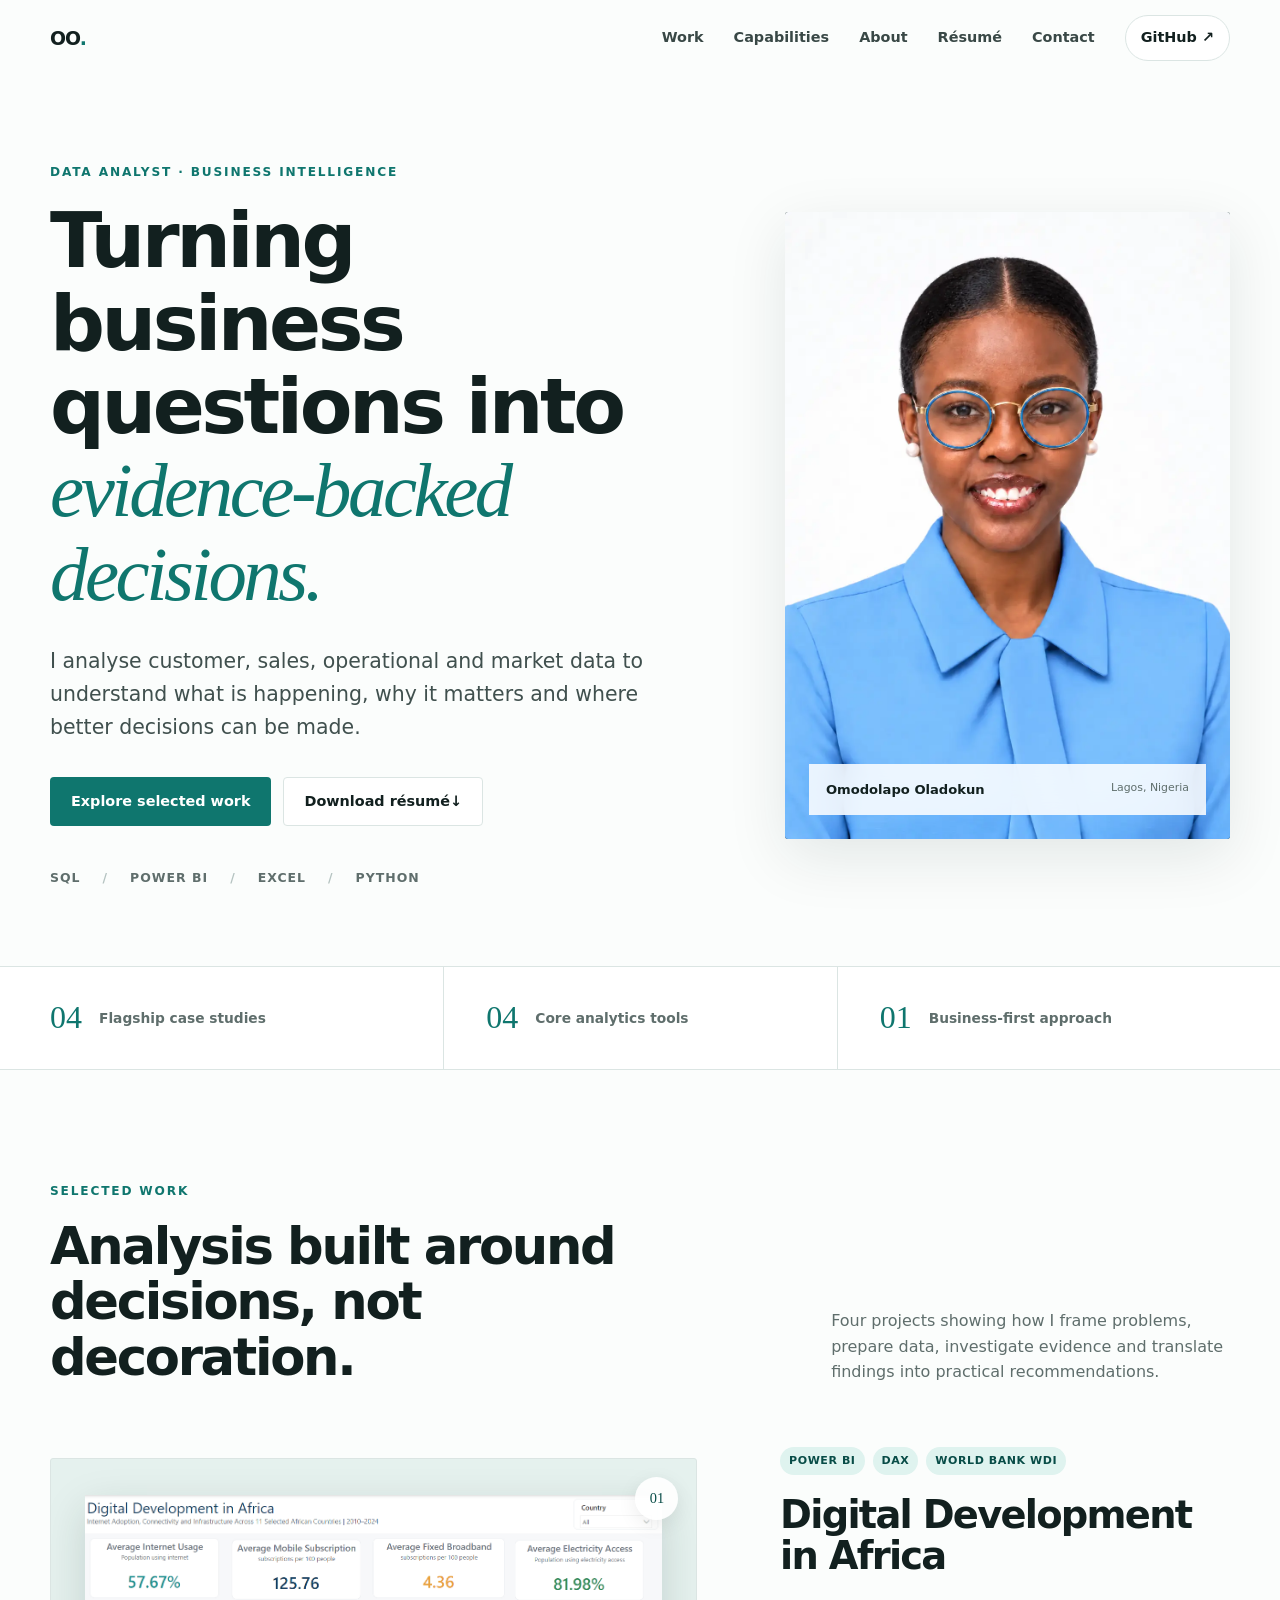
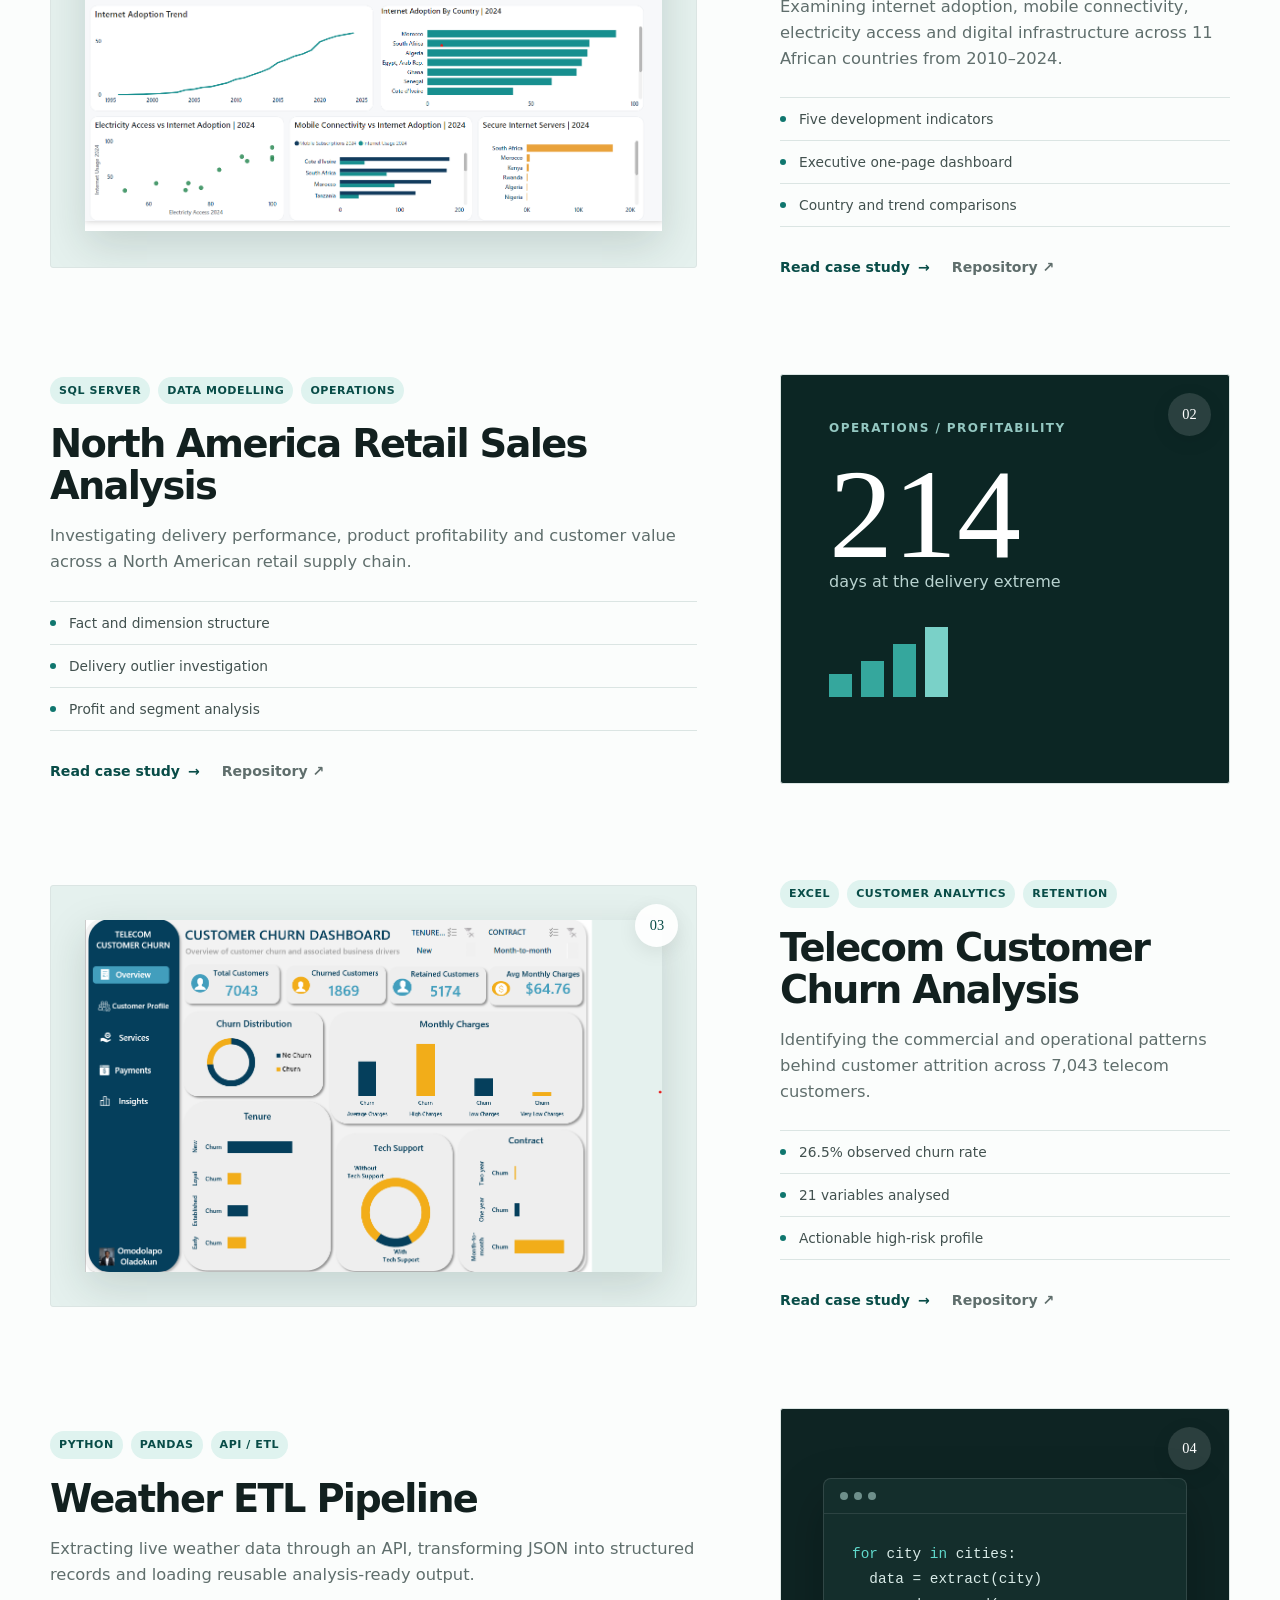
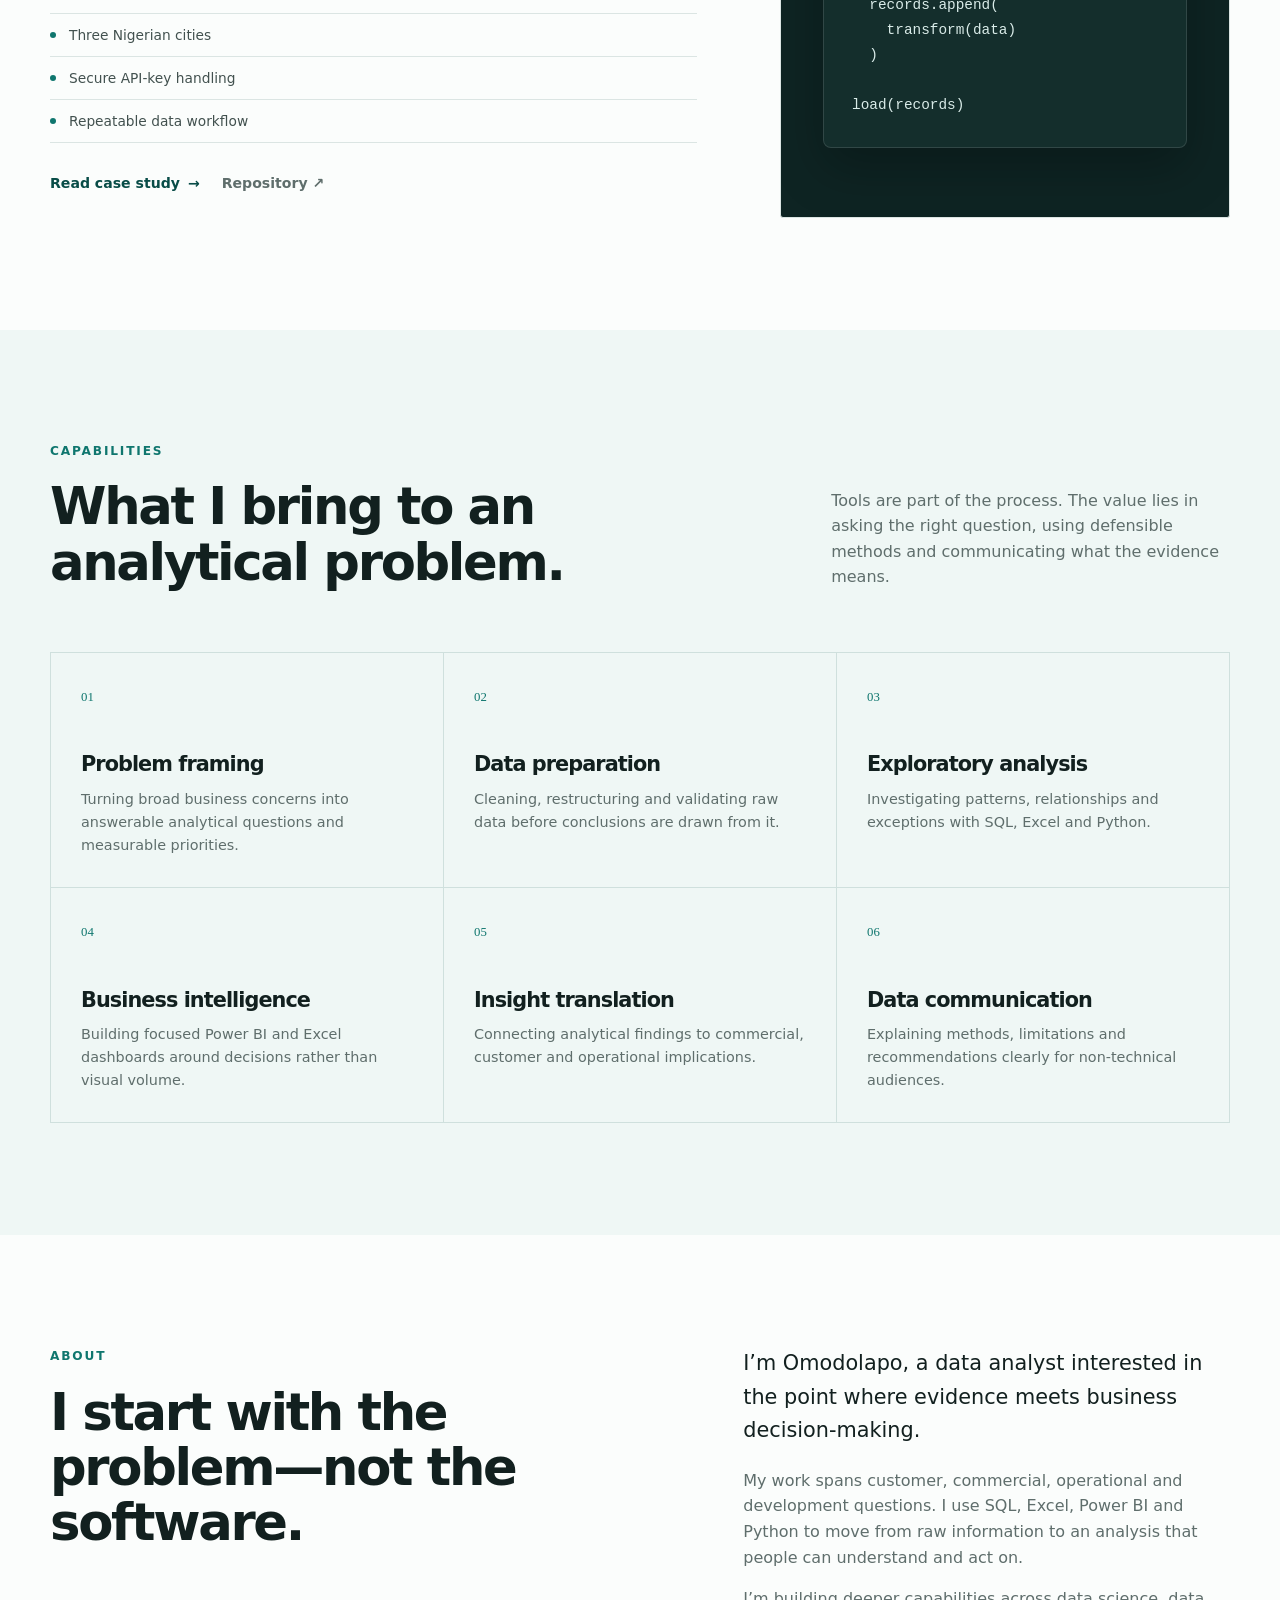
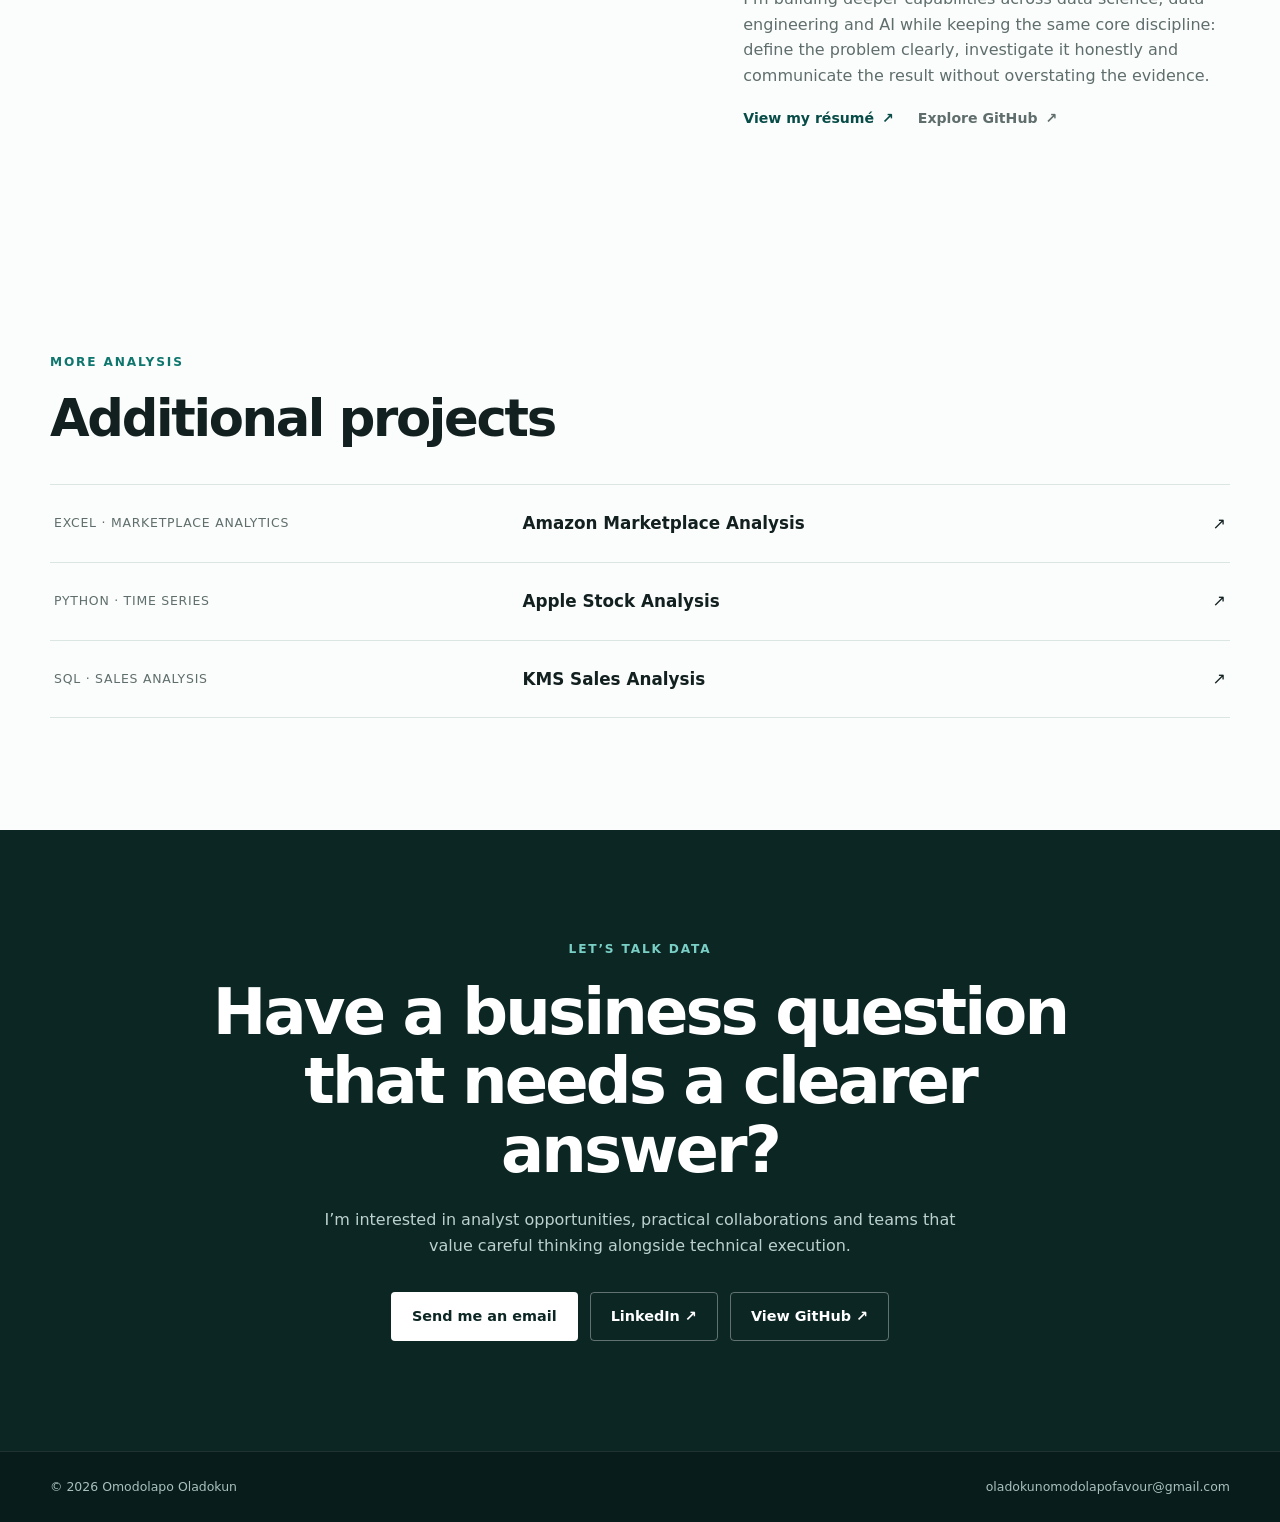
==== commit 55358246: "Add files via upload Change in Professional Image" ====
--- a/index.html
+++ b/index.html
@@ -7,7 +7,7 @@
   <meta name="theme-color" content="#0f766e">
   <meta property="og:title" content="Omodolapo Oladokun | Data Analyst">
   <meta property="og:description" content="Business-focused analytics case studies across Power BI, SQL, Excel and Python.">
-  <meta property="og:image" content="https://omodolapoladokun.github.io/assets/images/omodolapo-oladokun-portrait.webp">
+  <meta property="og:image" content="https://omodolapoladokun.github.io/assets/images/omodolapo-oladokun-headshot-v10.webp">
   <meta property="og:url" content="https://omodolapoladokun.github.io/">
   <meta property="og:type" content="website">
   <meta name="twitter:card" content="summary_large_image">
@@ -54,7 +54,7 @@
       </div>
 
       <div class="portrait-panel reveal">
-        <img class="portrait-image" src="assets/images/omodolapo-oladokun-portrait.webp" alt="Omodolapo Oladokun in a light-blue suit" width="1000" height="1333">
+        <img class="portrait-image" src="assets/images/omodolapo-oladokun-headshot-v10.webp" alt="Professional portrait of Omodolapo Oladokun" width="1072" height="1467">
         <div class="portrait-caption">
           <span>Omodolapo Oladokun</span>
           <small>Lagos, Nigeria</small>
